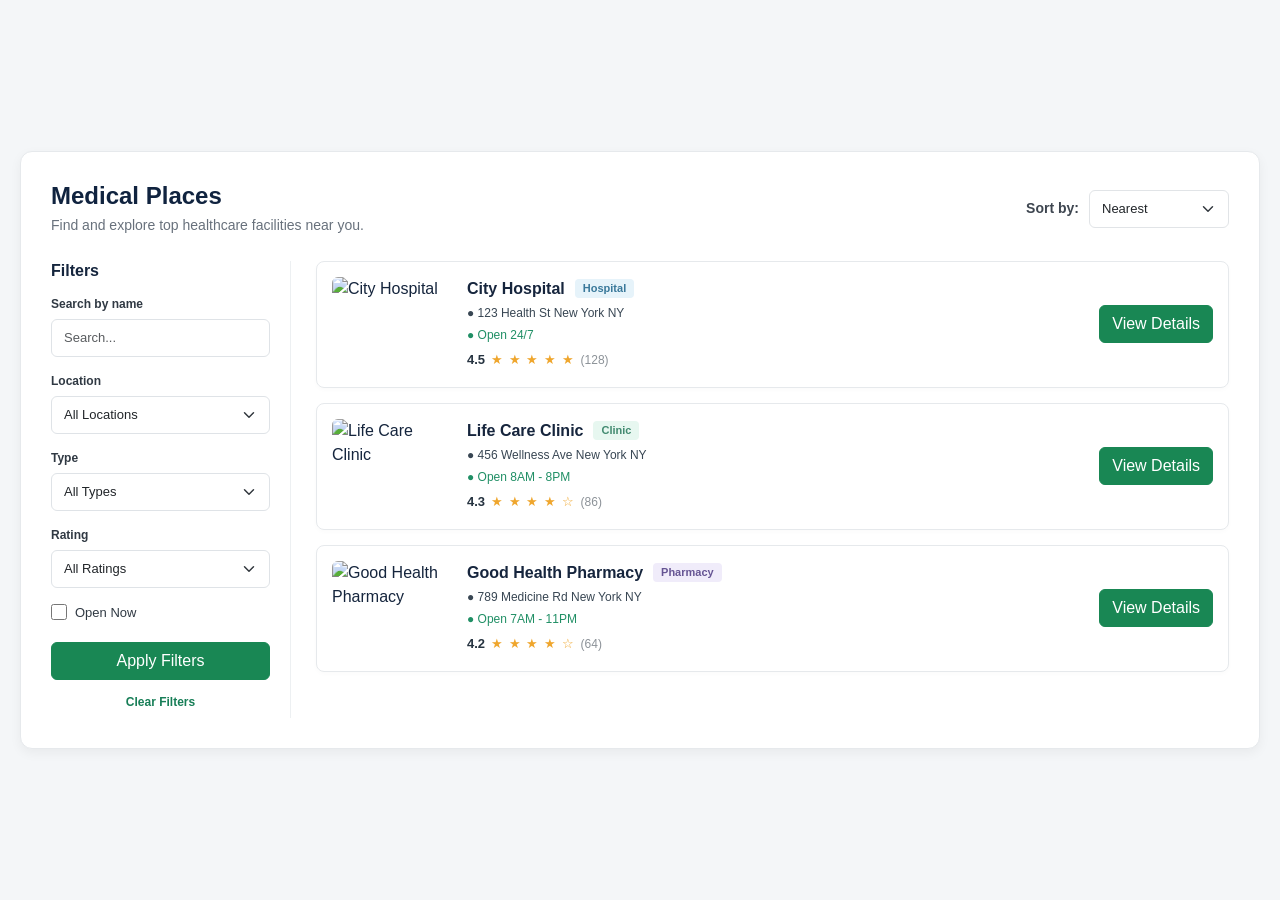
==== Pro.html @ 43afb62f "Add Pro1 files" ====
<!DOCTYPE html>
<html lang="en">
<head>
    <meta charset="UTF-8">
    <meta name="viewport" content="width=device-width, initial-scale=1.0">
    <title>Medical Places</title>
    <link href="https://cdn.jsdelivr.net/npm/bootstrap@5.3.3/dist/css/bootstrap.min.css" rel="stylesheet">
    <link rel="stylesheet" href="Pro.css">
</head>
<body>

<div class="page-wrapper">
    <div class="medical-card">

        <div class="top-section">
            <div>
                <h1>Medical Places</h1>
                <p>Find and explore top healthcare facilities near you.</p>
            </div>

            <div class="sort-box">
                <span>Sort by:</span>
                <select id="sortSelect" class="form-select">
                    <option value="nearest">Nearest</option>
                    <option value="rating">Highest Rating</option>
                    <option value="name">Name</option>
                </select>
            </div>
        </div>

        <div class="content-row">

            <aside class="filters">
                <h2>Filters</h2>

                <label for="searchInput">Search by name</label>
                <input id="searchInput" type="text" class="form-control" placeholder="Search...">

                <label for="locationSelect">Location</label>
                <select id="locationSelect" class="form-select">
                    <option value="all">All Locations</option>
                    <option value="health">Health St</option>
                    <option value="wellness">Wellness Ave</option>
                    <option value="medicine">Medicine Rd</option>
                </select>

                <label for="typeSelect">Type</label>
                <select id="typeSelect" class="form-select">
                    <option value="all">All Types</option>
                    <option value="Hospital">Hospital</option>
                    <option value="Clinic">Clinic</option>
                    <option value="Pharmacy">Pharmacy</option>
                </select>

                <label for="ratingSelect">Rating</label>
                <select id="ratingSelect" class="form-select">
                    <option value="0">All Ratings</option>
                    <option value="4.5">4.5+</option>
                    <option value="4.3">4.3+</option>
                    <option value="4.0">4.0+</option>
                </select>

                <div class="open-check">
                    <input id="openNow" type="checkbox">
                    <label for="openNow">Open Now</label>
                </div>

                <button id="applyBtn" class="btn btn-success w-100">Apply Filters</button>
                <button id="clearBtn" class="btn clear-btn w-100">Clear Filters</button>
            </aside>

            <main class="places" id="placesContainer">

                <article class="place" data-name="City Hospital" data-type="Hospital"
                         data-location="health" data-rating="4.5" data-open="true">
                    <img src="https://images.unsplash.com/photo-1587351021759-3e566b6af7cc?q=80&w=300" alt="City Hospital">

                    <div class="place-info">
                        <div class="title-line">
                            <h3>City Hospital</h3>
                            <span class="badge hospital">Hospital</span>
                        </div>

                        <p class="address">● 123 Health St New York NY</p>
                        <p class="open">● Open 24/7</p>

                        <div class="rating">
                            <strong>4.5</strong>
                            <span>★ ★ ★ ★ ★</span>
                            <small>(128)</small>
                        </div>
                    </div>

                    <button class="btn btn-success">View Details</button>
                </article>

                <article class="place" data-name="Life Care Clinic" data-type="Clinic"
                         data-location="wellness" data-rating="4.3" data-open="true">
                    <img src="https://images.unsplash.com/photo-1519494026892-80bbd2d6fd0d?q=80&w=300" alt="Life Care Clinic">

                    <div class="place-info">
                        <div class="title-line">
                            <h3>Life Care Clinic</h3>
                            <span class="badge clinic">Clinic</span>
                        </div>

                        <p class="address">● 456 Wellness Ave New York NY</p>
                        <p class="open">● Open 8AM - 8PM</p>

                        <div class="rating">
                            <strong>4.3</strong>
                            <span>★ ★ ★ ★ ☆</span>
                            <small>(86)</small>
                        </div>
                    </div>

                    <button class="btn btn-success">View Details</button>
                </article>

                <article class="place" data-name="Good Health Pharmacy" data-type="Pharmacy"
                         data-location="medicine" data-rating="4.2" data-open="true">
                    <img src="https://images.unsplash.com/photo-1586015555751-63bb77f4322a?q=80&w=300" alt="Good Health Pharmacy">

                    <div class="place-info">
                        <div class="title-line">
                            <h3>Good Health Pharmacy</h3>
                            <span class="badge pharmacy">Pharmacy</span>
                        </div>

                        <p class="address">● 789 Medicine Rd New York NY</p>
                        <p class="open">● Open 7AM - 11PM</p>

                        <div class="rating">
                            <strong>4.2</strong>
                            <span>★ ★ ★ ★ ☆</span>
                            <small>(64)</small>
                        </div>
                    </div>

                    <button class="btn btn-success">View Details</button>
                </article>

            </main>
        </div>
    </div>
</div>

<script src="https://cdn.jsdelivr.net/npm/bootstrap@5.3.3/dist/js/bootstrap.bundle.min.js"></script>
<script src="Pro.js"></script>
</body>
</html>
---- Pro.css ----
* {
    box-sizing: border-box;
}

body {
    margin: 0;
    background: #f4f6f8;
    font-family: Arial, sans-serif;
    color: #15253d;
    min-height: 100vh;
    display: flex;
    align-items: center;
    justify-content: center;
}

.page-wrapper {
    width: 100%;
    max-width: 2500px;
    padding: 20px;
    animation-name: d;
    animation-duration: 3s;
}

.medical-card {
    width: 100%;
    background: #ffffff;
    border: 1px solid #e6e9ec;
    border-radius: 12px;
    padding: 30px;
    box-shadow: 0 4px 12px rgba(0, 0, 0, 0.05);
}

.top-section {
    display: flex;
    justify-content: space-between;
    align-items: center;
    margin-bottom: 25px;
    flex-wrap: wrap;
    gap: 15px;
}

.top-section h1 {
    margin: 0;
    font-size: 24px;
    font-weight: 700;
    color: #10233f;
}

.top-section p {
    margin: 4px 0 0;
    font-size: 14px;
    color: #68717c;
}

.sort-box {
    display: flex;
    align-items: center;
    gap: 10px;
}

.sort-box span {
    font-size: 14px;
    font-weight: 600;
    color: #3e4650;
}

.sort-box .form-select {
    width: 140px;
    height: 38px;
    font-size: 13px;
    border-color: #e1e4e7;
    border-radius: 6px;
}

.content-row {
    display: flex;
    gap: 25px;
}

.filters {
    width: 240px;
    flex-shrink: 0;
    border-right: 1px solid #edf0f2;
    padding-right: 20px;
}

.filters h2 {
    font-size: 16px;
    margin: 0 0 15px;
    font-weight: 700;
}

.filters label {
    display: block;
    font-size: 12px;
    font-weight: 600;
    margin-bottom: 6px;
    color: #303943;
}

.filters .form-control,
.filters .form-select {
    width: 100%;
    height: 38px;
    font-size: 13px;
    margin-bottom: 15px;
    border-color: #dfe3e7;
    border-radius: 6px;
    padding: 6px 12px;
}

.open-check {
    display: flex;
    align-items: center;
    gap: 8px;
    margin: 5px 0 20px;
}

.open-check input {
    width: 16px;
    height: 16px;
    margin: 0;
}

.open-check label {
    margin: 0;
    font-size: 13px;
    font-weight: 500;
}

.apply-btn {
    height: 38px;
    background: #079c9a;
    color: #fff;
    border: none;
    border-radius: 6px;
    font-size: 13px;
    font-weight: 600;
}



.clear-btn {
    height: 32px;
    margin-top: 6px;
    border: none;
    background: transparent;
    color: #177e57;
    font-size: 12px;
    font-weight: 600;
}

.places {
    flex: 1;
    display: flex;
    flex-direction: column;
    gap: 15px;
}

.place {
    border: 1px solid #e6e9ec;
    border-radius: 8px;
    padding: 15px;
    display: flex;
    align-items: center;
    gap: 15px;
    box-shadow: 0 2px 5px rgba(0, 0, 0, 0.02);
}

.place img {
    width: 120px;
    height: 95px;
    flex-shrink: 0;
    object-fit: cover;
    border-radius: 6px;
}

.place-info {
    flex: 1;
    min-width: 0;
}

.title-line {
    display: flex;
    align-items: center;
    gap: 10px;
    margin-bottom: 6px;
    flex-wrap: wrap;
}

.title-line h3 {
    font-size: 16px;
    margin: 0;
    font-weight: 700;
    color: #16253d;
}

.badge {
    font-size: 11px;
    padding: 4px 8px;
    border-radius: 4px;
    font-weight: 600;
}

.hospital {
    background: #e6f3fa;
    color: #39789a;
}

.clinic {
    background: #e7f7f0;
    color: #418a70;
}

.pharmacy {
    background: #f0ecfa;
    color: #655493;
}

.address,
.open {
    margin: 0 0 4px;
    font-size: 12px;
    font-weight: 500;
}

.address {
    color: #384653;
}

.open {
    color: #208f65;
}

.rating {
    display: flex;
    align-items: center;
    gap: 6px;
    margin-top: 6px;
}

.rating strong {
    color: #263340;
    font-size: 13px;
}

.rating span {
    color: #efa62d;
    letter-spacing: 1px;
    font-size: 13px;
}

.rating small {
    color: #8c9298;
    font-size: 12px;
}

.view-btn {
    width: 100px;
    height: 36px;
    flex-shrink: 0;
    border: 0;
    border-radius: 6px;
    background: #079c9a;
    color: white;
    font-size: 12px;
    font-weight: 600;
}

.place.hidden {
    display: none;
}
@media (max-width: 992px) {
    .page-wrapper {
        padding: 10px;
    }
    
    .medical-card {
        padding: 20px;
    }
}

@media (max-width: 768px) {
    .content-row {
        flex-direction: column;
    }

    .filters {
        width: 100%;
        border-right: 0;
        border-bottom: 1px solid #edf0f2;
        padding-right: 0;
        padding-bottom: 20px;
    }

    .place {
        flex-direction: column;
        align-items: flex-start;
    }

    .place img {
        width: 100%;
        height: 160px;
    }

    .view-btn {
        width: 100%;
        margin-top: 10px;
    }
}

@media (max-width: 480px) {
    .top-section {
        flex-direction: column;
        align-items: flex-start;
    }

    .sort-box {
        width: 100%;
        justify-content: space-between;
    }

    .sort-box .form-select {
        flex: 1;
    }
}
@keyframes d {
    from {
        transform: translateY(30px);
        opacity: 0;
    }
    to {
        transform: translateY(0);
        opacity: 1;
    }
}
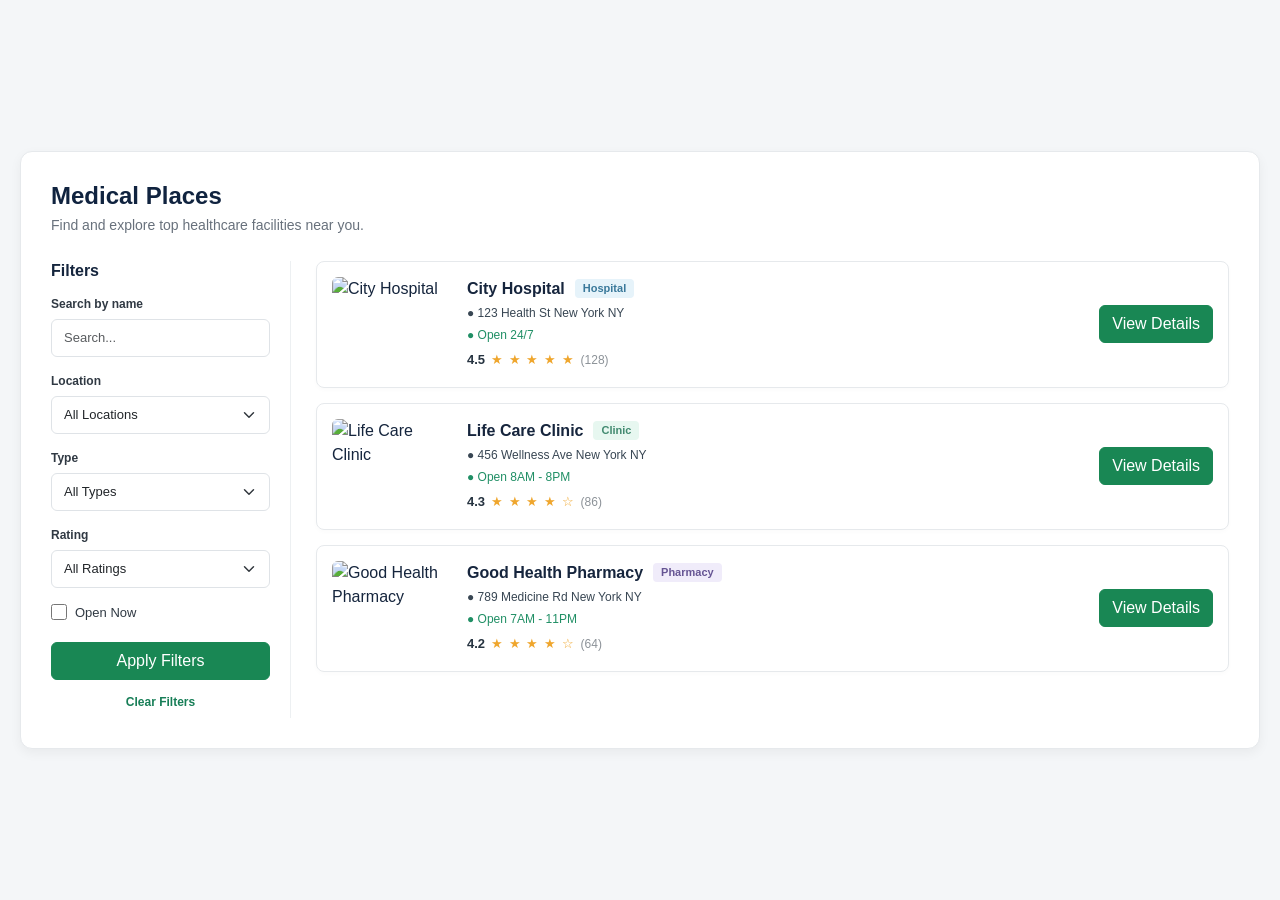
==== commit cf8f8c9e: "update code" ====
--- a/Pro.html
+++ b/Pro.html
@@ -16,15 +16,6 @@
             <div>
                 <h1>Medical Places</h1>
                 <p>Find and explore top healthcare facilities near you.</p>
-            </div>
-
-            <div class="sort-box">
-                <span>Sort by:</span>
-                <select id="sortSelect" class="form-select">
-                    <option value="nearest">Nearest</option>
-                    <option value="rating">Highest Rating</option>
-                    <option value="name">Name</option>
-                </select>
             </div>
         </div>
 
@@ -57,7 +48,7 @@
                     <option value="0">All Ratings</option>
                     <option value="4.5">4.5+</option>
                     <option value="4.3">4.3+</option>
-                    <option value="4.0">4.0+</option>
+                    <option value="4.2">4.2+</option>
                 </select>
 
                 <div class="open-check">
--- a/Pro.css
+++ b/Pro.css
@@ -17,8 +17,6 @@
     width: 100%;
     max-width: 2500px;
     padding: 20px;
-    animation-name: d;
-    animation-duration: 3s;
 }
 
 .medical-card {
@@ -52,19 +50,7 @@
     color: #68717c;
 }
 
-.sort-box {
-    display: flex;
-    align-items: center;
-    gap: 10px;
-}
-
-.sort-box span {
-    font-size: 14px;
-    font-weight: 600;
-    color: #3e4650;
-}
-
-.sort-box .form-select {
+.form-select {
     width: 140px;
     height: 38px;
     font-size: 13px;
@@ -315,22 +301,7 @@
         align-items: flex-start;
     }
 
-    .sort-box {
-        width: 100%;
-        justify-content: space-between;
-    }
-
-    .sort-box .form-select {
+    .form-select {
         flex: 1;
     }
 }
-@keyframes d {
-    from {
-        transform: translateY(30px);
-        opacity: 0;
-    }
-    to {
-        transform: translateY(0);
-        opacity: 1;
-    }
-}
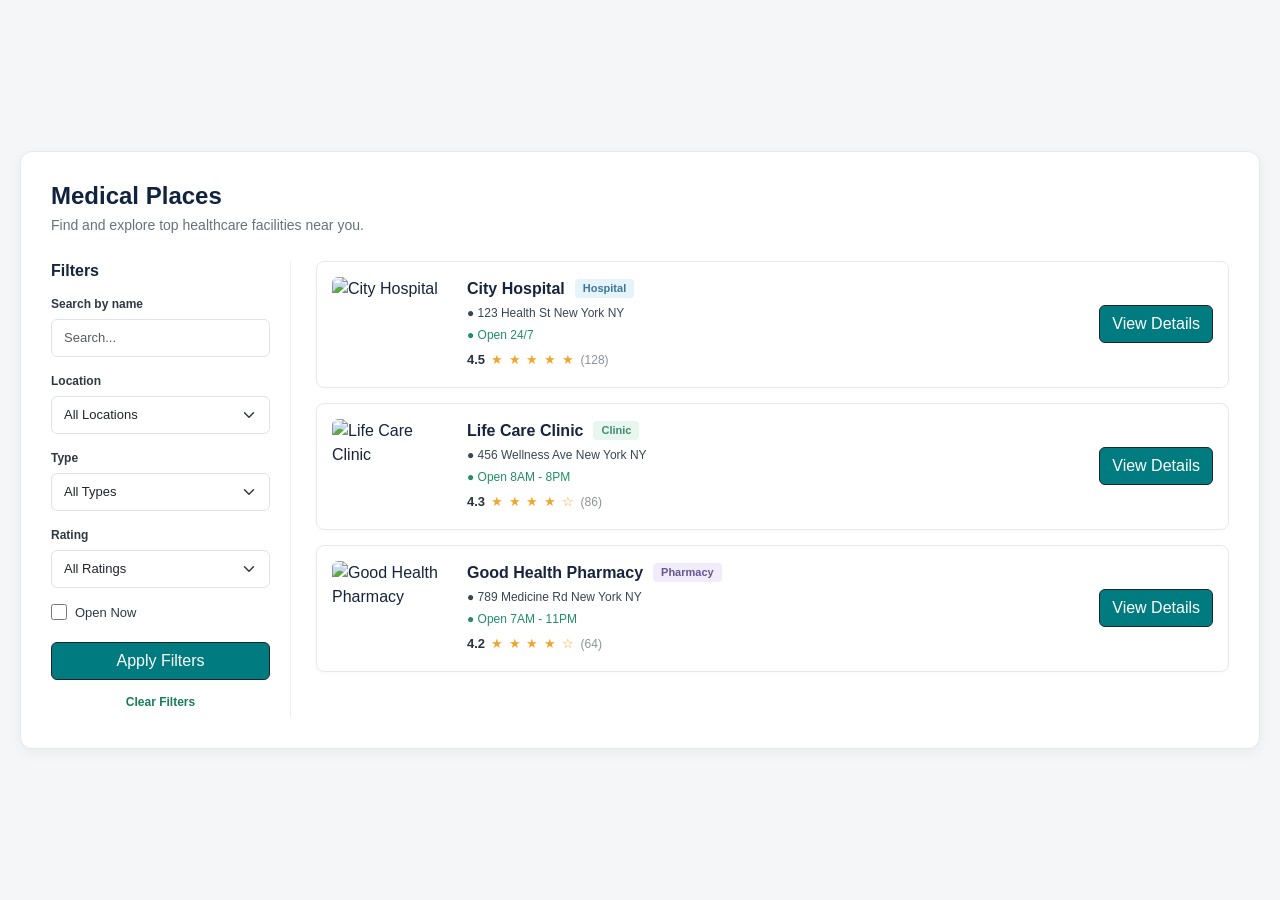
==== commit cc6e8ba2: "ubdate code" ====
--- a/Pro.html
+++ b/Pro.html
@@ -56,7 +56,7 @@
                     <label for="openNow">Open Now</label>
                 </div>
 
-                <button id="applyBtn" class="btn btn-success w-100">Apply Filters</button>
+                <button id="applyBtn" class="btn btn-dark w-100 bb">Apply Filters</button>
                 <button id="clearBtn" class="btn clear-btn w-100">Clear Filters</button>
             </aside>
 
@@ -82,7 +82,7 @@
                         </div>
                     </div>
 
-                    <button class="btn btn-success">View Details</button>
+                    <button class="btn btn-dark bb">View Details</button>
                 </article>
 
                 <article class="place" data-name="Life Care Clinic" data-type="Clinic"
@@ -105,7 +105,7 @@
                         </div>
                     </div>
 
-                    <button class="btn btn-success">View Details</button>
+                    <button class="btn btn-dark bb">View Details</button>
                 </article>
 
                 <article class="place" data-name="Good Health Pharmacy" data-type="Pharmacy"
@@ -128,7 +128,7 @@
                         </div>
                     </div>
 
-                    <button class="btn btn-success">View Details</button>
+                    <button class="btn btn-dark bb">View Details</button>
                 </article>
 
             </main>
--- a/Pro.css
+++ b/Pro.css
@@ -305,3 +305,13 @@
         flex: 1;
     }
 }
+.bb{
+
+    background-color: #007C81;
+    color: #FFFFFF;
+
+
+
+
+
+}
